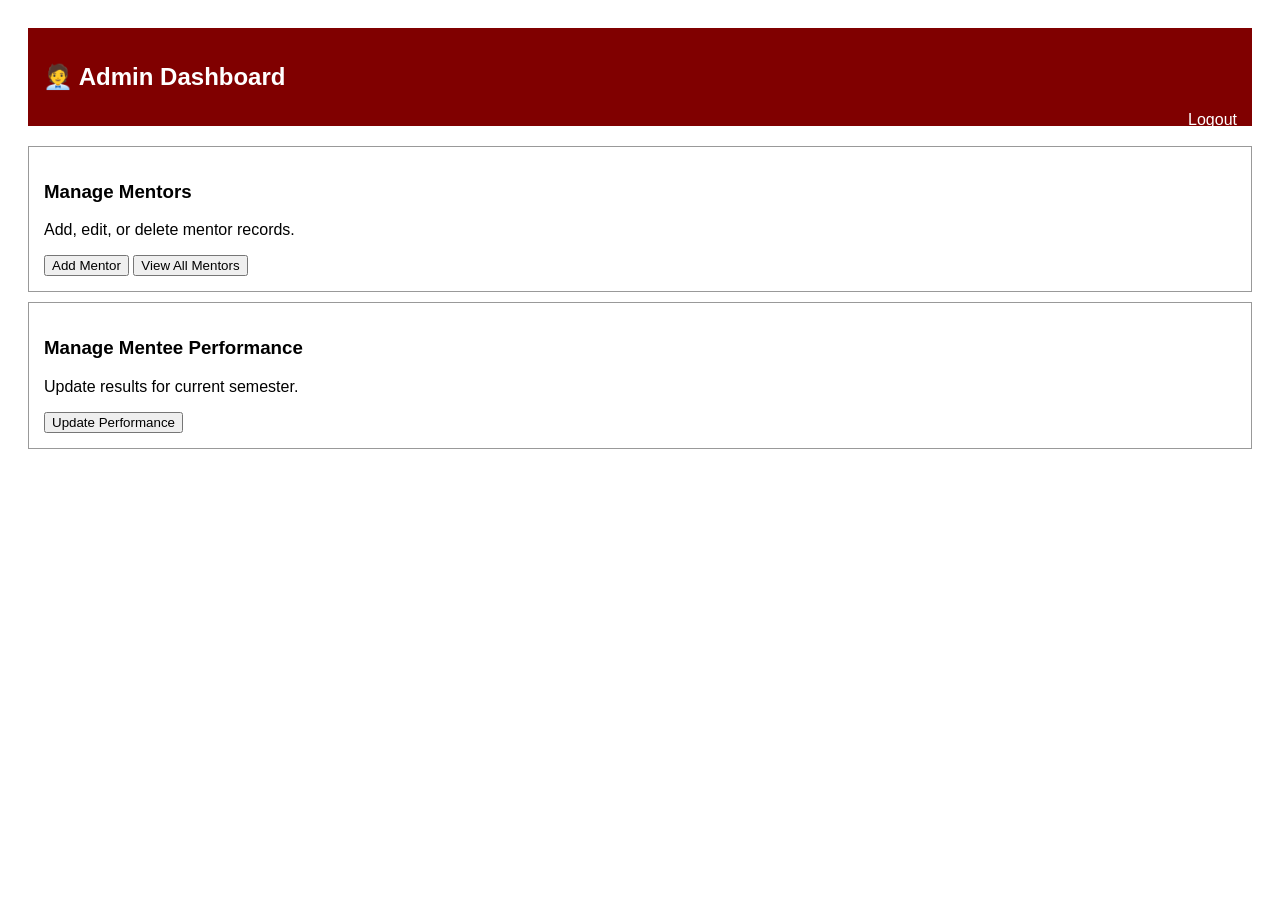
==== web/Storyboard/admin_dashboard.html @ 55559849 "Added Storyboard HTML files such as admin_dashboard, index, login, mentee_dashboard, mentor_dashboar" ====
<!DOCTYPE html>
<!--
Click nbfs://nbhost/SystemFileSystem/Templates/Licenses/license-default.txt to change this license
Click nbfs://nbhost/SystemFileSystem/Templates/JSP_Servlet/Html.html to edit this template
-->

<html lang="en">
<head>
    <meta charset="UTF-8">
    <title>Admin Dashboard</title>
    <style>
        body { font-family: sans-serif; padding: 20px; }
        .nav { background: #800000; color: white; padding: 15px; margin-bottom: 20px; }
        .panel { border: 1px solid #999; padding: 15px; margin-top: 10px; }
    </style>
</head>
<body>
    <div class="nav">
        <h2>🧑‍💼 Admin Dashboard</h2> <a href="index.html" style="color: white; float: right;">Logout</a> </div>

    <div class="panel">
        <h3>Manage Mentors</h3>
        <p>Add, edit, or delete mentor records.</p> <button>Add Mentor</button>
        <button>View All Mentors</button> </div>

    <div class="panel">
        <h3>Manage Mentee Performance</h3>
        <p>Update results for current semester.</p> <button>Update Performance</button> </div>
</body>
</html>
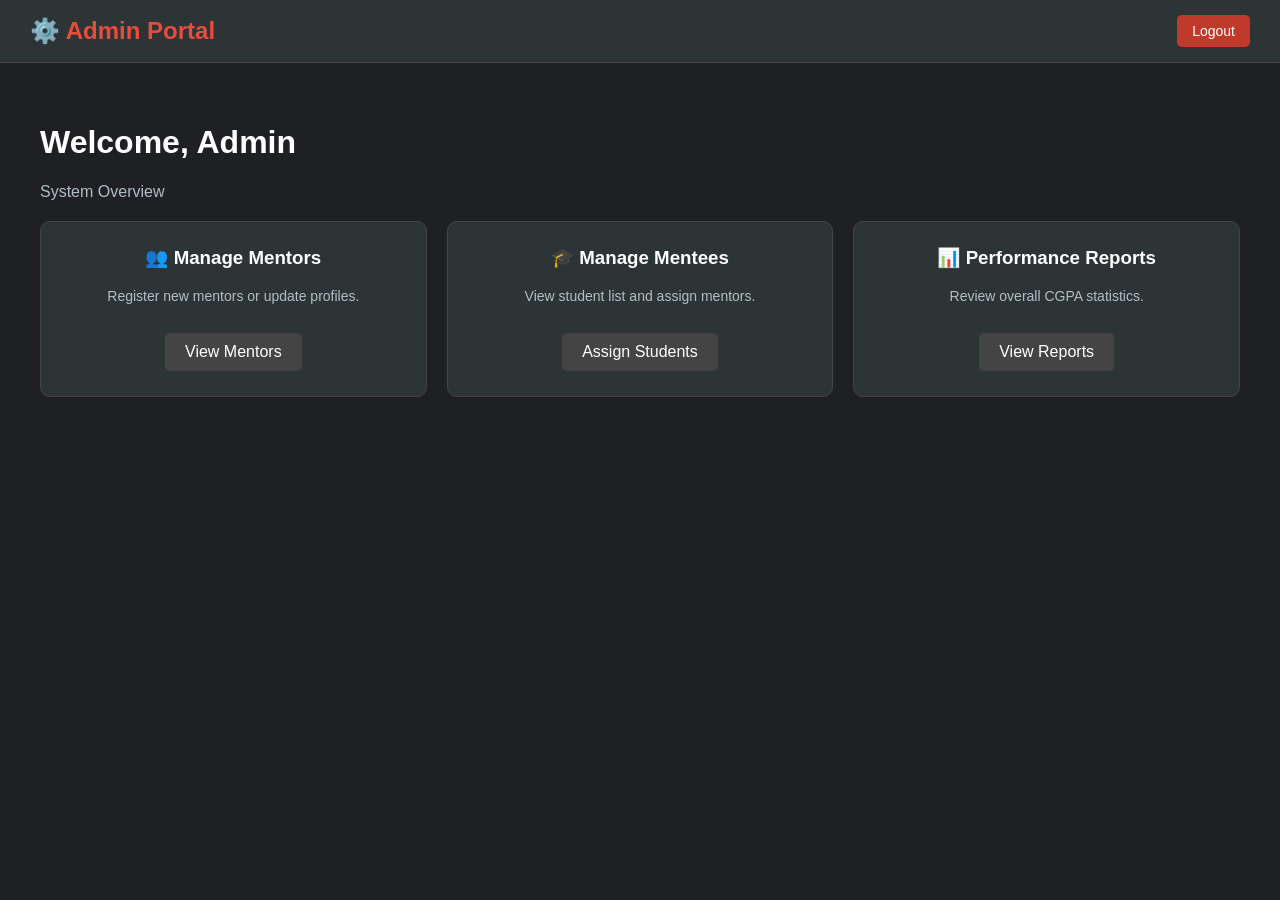
==== commit 2937c5c7: "Improved the looks across all the dashboards" ====
--- a/web/Storyboard/admin_dashboard.html
+++ b/web/Storyboard/admin_dashboard.html
@@ -9,22 +9,77 @@
     <meta charset="UTF-8">
     <title>Admin Dashboard</title>
     <style>
-        body { font-family: sans-serif; padding: 20px; }
-        .nav { background: #800000; color: white; padding: 15px; margin-bottom: 20px; }
-        .panel { border: 1px solid #999; padding: 15px; margin-top: 10px; }
+        /* Shared Dark Theme */
+        body {
+            margin: 0; font-family: 'Segoe UI', sans-serif;
+            background-color: #1e2024; color: white;
+        }
+        
+        /* Navbar */
+        .navbar {
+            background-color: #2d3436; padding: 15px 30px;
+            display: flex; justify-content: space-between; align-items: center;
+            border-bottom: 1px solid #444;
+        }
+        .navbar h2 { margin: 0; color: #e74c3c; /* Red for Admin */ }
+        .btn-logout {
+            padding: 8px 15px; background-color: #c0392b; color: white;
+            text-decoration: none; border-radius: 5px; font-size: 14px;
+        }
+
+        /* Main Content Grid */
+        .container { padding: 40px; max-width: 1200px; margin: 0 auto; }
+        .dashboard-grid {
+            display: grid; grid-template-columns: repeat(auto-fit, minmax(250px, 1fr));
+            gap: 20px; margin-top: 20px;
+        }
+
+        /* Action Cards */
+        .card {
+            background-color: #2d3436; padding: 25px; border-radius: 10px;
+            text-align: center; border: 1px solid #444; transition: 0.3s;
+        }
+        .card:hover { transform: translateY(-5px); border-color: #e74c3c; }
+        .card h3 { margin-top: 0; }
+        .card p { color: #b2bec3; font-size: 14px; }
+        
+        .btn-action {
+            display: inline-block; margin-top: 15px; padding: 10px 20px;
+            background-color: #444; color: white; text-decoration: none;
+            border-radius: 5px; transition: 0.3s;
+        }
+        .btn-action:hover { background-color: #e74c3c; }
     </style>
 </head>
 <body>
-    <div class="nav">
-        <h2>🧑‍💼 Admin Dashboard</h2> <a href="index.html" style="color: white; float: right;">Logout</a> </div>
+    <div class="navbar">
+        <h2>⚙️ Admin Portal</h2>
+        <a href="index.html" class="btn-logout">Logout</a>
+    </div>
 
-    <div class="panel">
-        <h3>Manage Mentors</h3>
-        <p>Add, edit, or delete mentor records.</p> <button>Add Mentor</button>
-        <button>View All Mentors</button> </div>
+    <div class="container">
+        <h1>Welcome, Admin</h1>
+        <p style="color: #b2bec3;">System Overview</p>
 
-    <div class="panel">
-        <h3>Manage Mentee Performance</h3>
-        <p>Update results for current semester.</p> <button>Update Performance</button> </div>
+        <div class="dashboard-grid">
+            <div class="card">
+                <h3>👥 Manage Mentors</h3>
+                <p>Register new mentors or update profiles.</p>
+                <a href="#" class="btn-action">View Mentors</a>
+            </div>
+
+            <div class="card">
+                <h3>🎓 Manage Mentees</h3>
+                <p>View student list and assign mentors.</p>
+                <a href="#" class="btn-action">Assign Students</a>
+            </div>
+
+            <div class="card">
+                <h3>📊 Performance Reports</h3>
+                <p>Review overall CGPA statistics.</p>
+                <a href="#" class="btn-action">View Reports</a>
+            </div>
+        </div>
+    </div>
 </body>
 </html>
